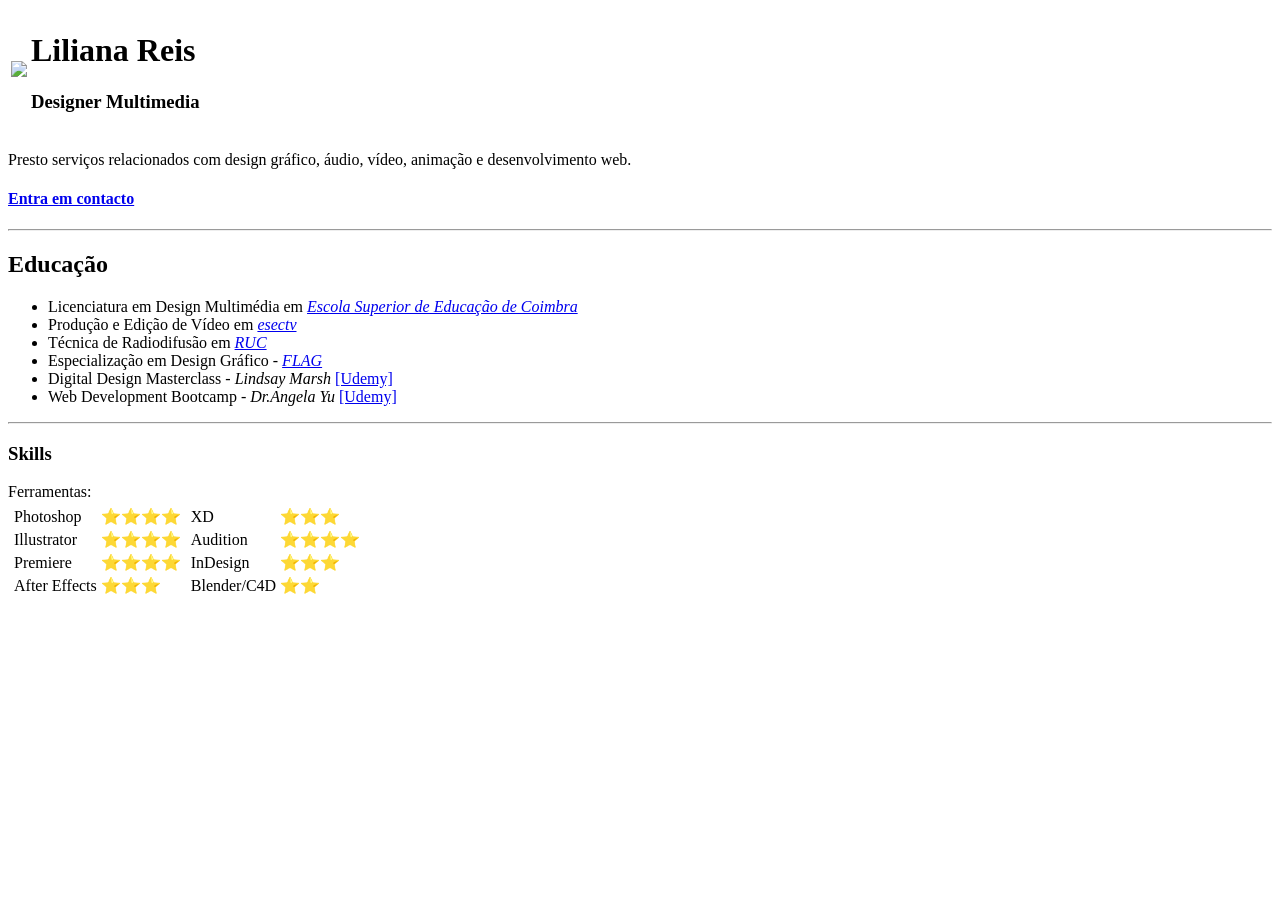
==== index.html @ 29bc94f2 "Added initial cv files" ====
<!DOCTYPE html>
<html lang="en" dir="ltr">

<head>
  <meta charset="utf-8">
  <title>🌐🪐Lili Personal Site</title>
</head>

<body>
  <table>
    <tr>
      <td>
        <img height="150" src="https://c.tenor.com/iP6Py9wTtuIAAAAd/sneezing-sniffles.gif">
      </td>
      <td>
        <h1>Liliana Reis</h1>
        <h3>Designer Multimedia</h3>
      </td>
    </tr>
  </table>

  <p>Presto serviços relacionados com design gráfico, áudio, vídeo, animação e desenvolvimento web.</p>

  <h4><a href="contacto.html">Entra em contacto</a></h4>

  <hr />

  <h2>Educação</h2>
  <ul>
    <li>Licenciatura em Design Multimédia em <a href="esec.pt"><i>Escola Superior de Educação de Coimbra</i><a></li>
    <li>Produção e Edição de Vídeo em <a href="esec.pt/esectv"><i>esectv</i></a></li>
    <li>Técnica de Radiodifusão em <a href="ruc.pt"><i>RUC</i></a></li>
    <li>Especialização em Design Gráfico - <a href="flag.pt"><i>FLAG</i></a></li>
    <li>Digital Design Masterclass - <i>Lindsay Marsh</i> <a href="udemy.com"> [Udemy]</a></li>
    <li>Web Development Bootcamp - <i>Dr.Angela Yu </i><a href="udemy.com">[Udemy]</a></li>
  </ul>
<hr>
  <h3>Skills</h3>
  <table>
    <thead>Ferramentas:</th>
    <tbody>
      <td>
        <table>
          <tr>
            <td>Photoshop</td>
            <td>⭐⭐⭐⭐</td>
          </tr>
          <tr>
            <td>Illustrator</td>
            <td>⭐⭐⭐⭐</td>
          </tr>
          <tr>
            <td>Premiere</td>
            <td>⭐⭐⭐⭐</td>

          </tr>
          <tr>
            <td>After Effects</td>
            <td>⭐⭐⭐</td>
          </tr>
        </table>
      </td>
      <td>
                                    <!-- TABELA 2 -->
        <table>
          <tr>
            <td>XD</td>
            <td>⭐⭐⭐</td>
          </tr>
          <tr>
            <td>Audition</td>
            <td>⭐⭐⭐⭐</td>
          </tr>
          <tr>
            <td>InDesign</td>
            <td>⭐⭐⭐</td>

          </tr>
          <tr>
            <td>Blender/C4D</td>
            <td>⭐⭐</td>
          </tr>
        </table>
      </td>
    </tbody>
  </table>

</body>

</html>
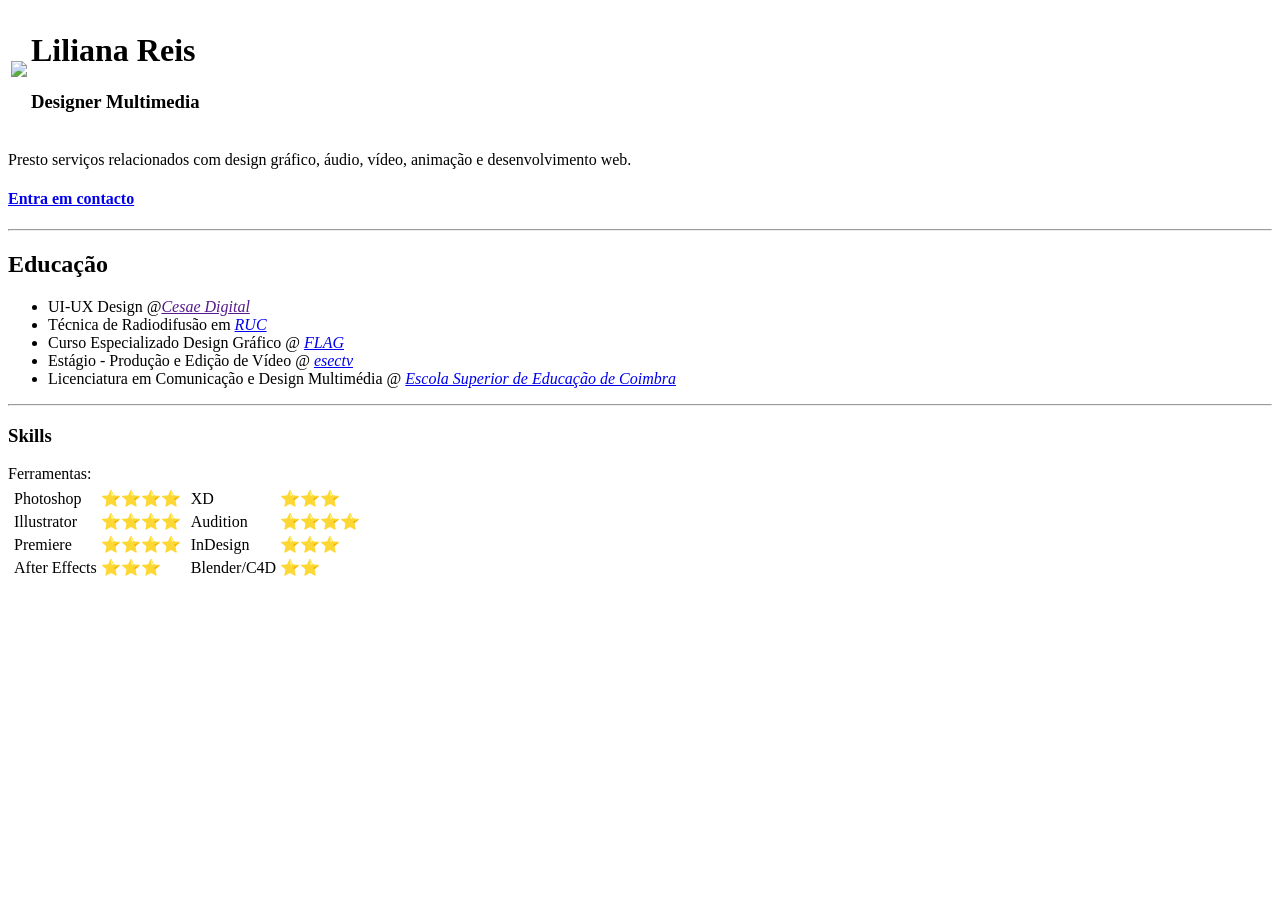
==== commit a208701b: "Update index.html" ====
--- a/index.html
+++ b/index.html
@@ -27,12 +27,12 @@
 
   <h2>Educação</h2>
   <ul>
-    <li>Licenciatura em Design Multimédia em <a href="esec.pt"><i>Escola Superior de Educação de Coimbra</i><a></li>
-    <li>Produção e Edição de Vídeo em <a href="esec.pt/esectv"><i>esectv</i></a></li>
+    
+    <li>UI-UX Design @<a href=""><i>Cesae Digital</i></a></li>
     <li>Técnica de Radiodifusão em <a href="ruc.pt"><i>RUC</i></a></li>
-    <li>Especialização em Design Gráfico - <a href="flag.pt"><i>FLAG</i></a></li>
-    <li>Digital Design Masterclass - <i>Lindsay Marsh</i> <a href="udemy.com"> [Udemy]</a></li>
-    <li>Web Development Bootcamp - <i>Dr.Angela Yu </i><a href="udemy.com">[Udemy]</a></li>
+    <li>Curso Especializado Design Gráfico @ <a href="flag.pt"><i>FLAG</i></a></li>
+    <li>Estágio - Produção e Edição de Vídeo @ <a href="esec.pt/esectv"><i>esectv</i></a></li>
+    <li>Licenciatura em Comunicação e Design Multimédia @ <a href="esec.pt"><i>Escola Superior de Educação de Coimbra</i><a></li>
   </ul>
 <hr>
   <h3>Skills</h3>
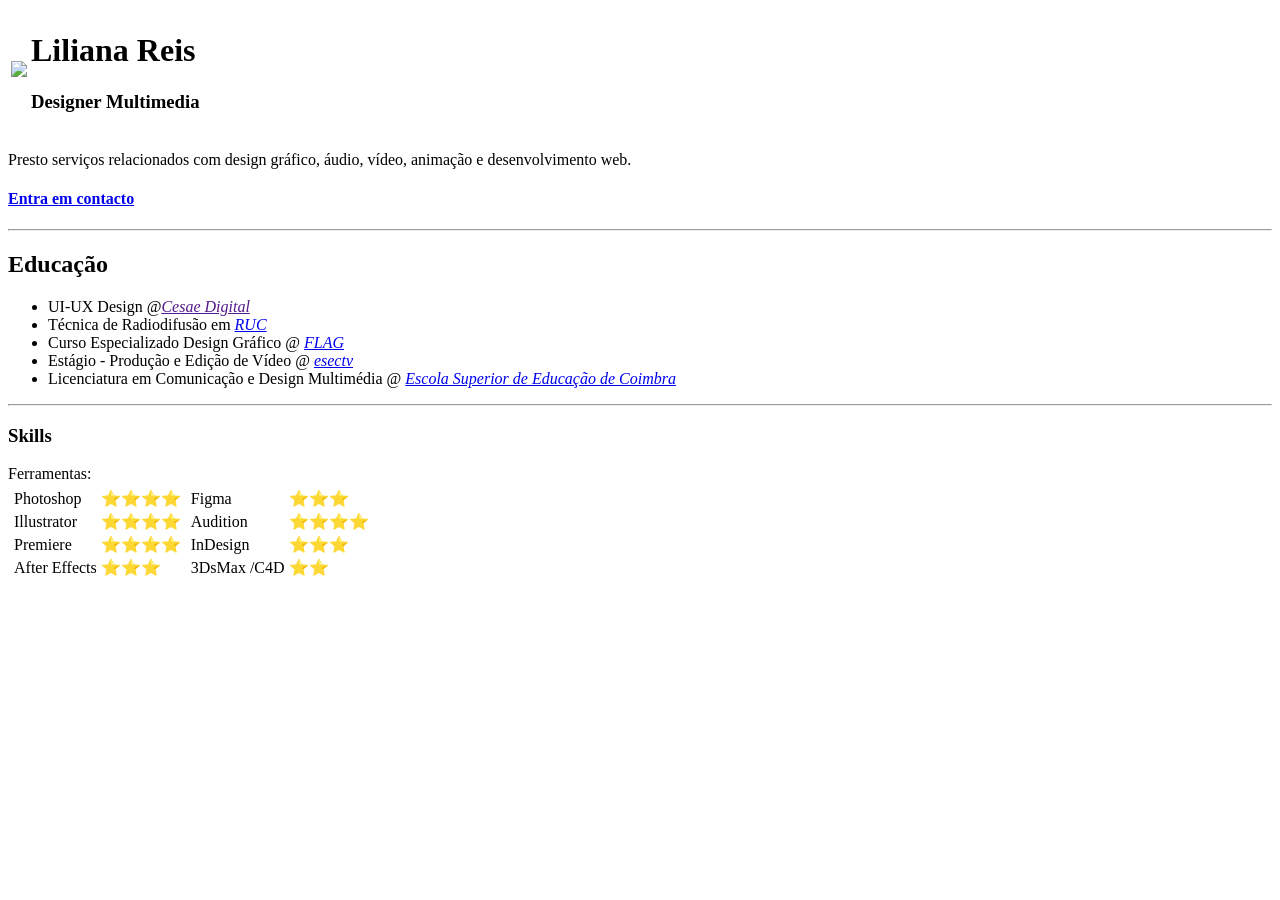
==== commit a405f90d: "Update index.html" ====
--- a/index.html
+++ b/index.html
@@ -64,7 +64,7 @@
                                     <!-- TABELA 2 -->
         <table>
           <tr>
-            <td>XD</td>
+            <td>Figma</td>
             <td>⭐⭐⭐</td>
           </tr>
           <tr>
@@ -77,7 +77,7 @@
 
           </tr>
           <tr>
-            <td>Blender/C4D</td>
+            <td>3DsMax /C4D</td>
             <td>⭐⭐</td>
           </tr>
         </table>
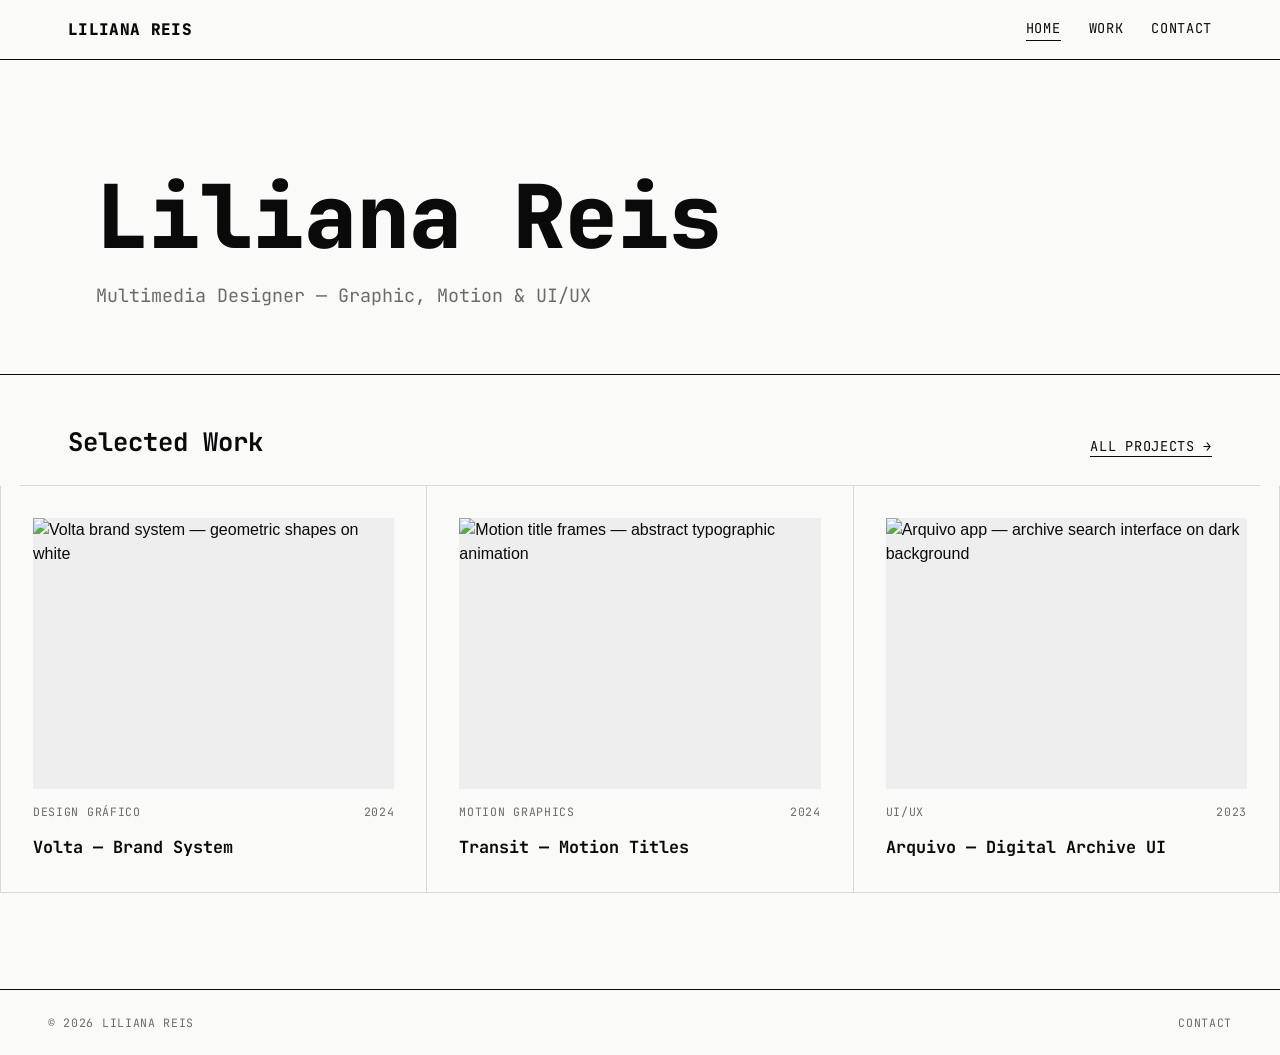
==== commit 7bf74e54: "Update index.html" ====
--- a/index.html
+++ b/index.html
@@ -1,90 +1,60 @@
-<!DOCTYPE html>
-<html lang="en" dir="ltr">
-
-<head>
-  <meta charset="utf-8">
-  <title>🌐🪐Lili Personal Site</title>
-</head>
-
-<body>
-  <table>
-    <tr>
-      <td>
-        <img height="150" src="https://c.tenor.com/iP6Py9wTtuIAAAAd/sneezing-sniffles.gif">
-      </td>
-      <td>
-        <h1>Liliana Reis</h1>
-        <h3>Designer Multimedia</h3>
-      </td>
-    </tr>
-  </table>
-
-  <p>Presto serviços relacionados com design gráfico, áudio, vídeo, animação e desenvolvimento web.</p>
-
-  <h4><a href="contacto.html">Entra em contacto</a></h4>
-
-  <hr />
-
-  <h2>Educação</h2>
-  <ul>
-    
-    <li>UI-UX Design @<a href=""><i>Cesae Digital</i></a></li>
-    <li>Técnica de Radiodifusão em <a href="ruc.pt"><i>RUC</i></a></li>
-    <li>Curso Especializado Design Gráfico @ <a href="flag.pt"><i>FLAG</i></a></li>
-    <li>Estágio - Produção e Edição de Vídeo @ <a href="esec.pt/esectv"><i>esectv</i></a></li>
-    <li>Licenciatura em Comunicação e Design Multimédia @ <a href="esec.pt"><i>Escola Superior de Educação de Coimbra</i><a></li>
-  </ul>
-<hr>
-  <h3>Skills</h3>
-  <table>
-    <thead>Ferramentas:</th>
-    <tbody>
-      <td>
-        <table>
-          <tr>
-            <td>Photoshop</td>
-            <td>⭐⭐⭐⭐</td>
-          </tr>
-          <tr>
-            <td>Illustrator</td>
-            <td>⭐⭐⭐⭐</td>
-          </tr>
-          <tr>
-            <td>Premiere</td>
-            <td>⭐⭐⭐⭐</td>
-
-          </tr>
-          <tr>
-            <td>After Effects</td>
-            <td>⭐⭐⭐</td>
-          </tr>
-        </table>
-      </td>
-      <td>
-                                    <!-- TABELA 2 -->
-        <table>
-          <tr>
-            <td>Figma</td>
-            <td>⭐⭐⭐</td>
-          </tr>
-          <tr>
-            <td>Audition</td>
-            <td>⭐⭐⭐⭐</td>
-          </tr>
-          <tr>
-            <td>InDesign</td>
-            <td>⭐⭐⭐</td>
-
-          </tr>
-          <tr>
-            <td>3DsMax /C4D</td>
-            <td>⭐⭐</td>
-          </tr>
-        </table>
-      </td>
-    </tbody>
-  </table>
-
-</body>
-
-</html>
+<!DOCTYPE html>
+<html lang="en">
+<head>
+<meta charset="UTF-8">
+<meta name="viewport" content="width=device-width, initial-scale=1.0">
+<title>Liliana Reis — Multimedia Designer</title>
+<meta name="description" content="Liliana Reis — Multimedia Designer working across graphic design, motion graphics and UI/UX, based in Porto, Portugal.">
+<link rel="stylesheet" href="css/style.css">
+</head>
+<body>
+
+<header class="site-header">
+  <nav class="nav container">
+    <a href="index.html" class="nav-logo">LILIANA REIS</a>
+    <div class="nav-links">
+      <a href="index.html" aria-current="page">Home</a>
+      <a href="work.html">Work</a>
+      <a href="contact.html">Contact</a>
+    </div>
+  </nav>
+</header>
+
+<main>
+  <section class="hero">
+    <div class="container">
+      <h1>Liliana Reis</h1>
+      <p class="role">Multimedia Designer — Graphic, Motion &amp; UI/UX</p>
+    </div>
+  </section>
+
+  <div class="section-heading container">
+    <h2>Selected Work</h2>
+    <a href="work.html">All projects →</a>
+  </div>
+
+  <div class="grid" id="featured-grid"></div>
+</main>
+
+<footer class="site-footer">
+  <span>© <span id="year"></span> Liliana Reis</span>
+  <a href="contact.html">Contact</a>
+</footer>
+
+<script src="js/projects-data.js"></script>
+<script>
+  document.getElementById('year').textContent = new Date().getFullYear();
+
+  const featured = projects.slice(0, 3);
+  const grid = document.getElementById('featured-grid');
+
+  grid.innerHTML = featured.map(p => `
+    <a class="card" href="project.html?id=${p.id}">
+      <div class="thumb"><img src="${p.coverImage}" alt="${p.coverAlt}" loading="lazy"></div>
+      <div class="meta"><span>${p.category}</span><span>${p.year}</span></div>
+      <h3>${p.title}</h3>
+    </a>
+  `).join('');
+</script>
+</body>
+</html>
--- a/css/style.css
+++ b/css/style.css
@@ -0,0 +1,447 @@
+/* ==========================================================================
+   Liliana Reis — Portfolio
+   Design system: brutalist grid, mono + sans pairing, black/off-white only
+   ========================================================================== */
+
+@import url('https://fonts.googleapis.com/css2?family=JetBrains+Mono:wght@400;500;700;800&display=swap');
+@import url('https://api.fontshare.com/v2/css?f[]=general-sans@400,500,600&display=swap');
+
+:root {
+  --bg: #FAFAF8;
+  --fg: #0A0A0A;
+  --fg-muted: #6B6B6B;
+  --border: #0A0A0A;
+  --divider: rgba(10, 10, 10, 0.14);
+
+  --font-mono: 'JetBrains Mono', 'Courier New', monospace;
+  --font-sans: 'General Sans', -apple-system, sans-serif;
+
+  --fs-hero: clamp(2.4rem, 7vw, 5.5rem);
+  --fs-h1: clamp(1.8rem, 4.5vw, 3rem);
+  --fs-h2: clamp(1.3rem, 2.5vw, 1.6rem);
+  --fs-body: 1rem;
+  --fs-small: 0.85rem;
+  --fs-label: 0.72rem;
+
+  --gap: clamp(1rem, 3vw, 2rem);
+  --container-max: 1240px;
+  --edge: clamp(1.25rem, 4vw, 3rem);
+}
+
+* { box-sizing: border-box; }
+
+html {
+  scroll-behavior: smooth;
+}
+
+body {
+  margin: 0;
+  background: var(--bg);
+  color: var(--fg);
+  font-family: var(--font-sans);
+  font-size: var(--fs-body);
+  line-height: 1.5;
+  -webkit-font-smoothing: antialiased;
+}
+
+img, video {
+  max-width: 100%;
+  display: block;
+}
+
+a {
+  color: inherit;
+  text-decoration: none;
+}
+
+.container {
+  max-width: var(--container-max);
+  margin: 0 auto;
+  padding: 0 var(--edge);
+}
+
+/* ---------- Typographic utilities ---------- */
+
+.mono {
+  font-family: var(--font-mono);
+}
+
+.label {
+  font-family: var(--font-mono);
+  font-size: var(--fs-label);
+  text-transform: uppercase;
+  letter-spacing: 0.08em;
+  color: var(--fg-muted);
+}
+
+.bilingual {
+  display: grid;
+  gap: 0.9rem;
+}
+
+.bilingual .divider-line {
+  font-family: var(--font-mono);
+  color: var(--fg-muted);
+  font-size: var(--fs-small);
+}
+
+/* ---------- Header / Nav ---------- */
+
+.site-header {
+  border-bottom: 1px solid var(--border);
+  position: sticky;
+  top: 0;
+  background: var(--bg);
+  z-index: 50;
+}
+
+.nav {
+  display: flex;
+  align-items: center;
+  justify-content: space-between;
+  flex-wrap: wrap;
+  gap: 1rem;
+  padding: 1.1rem var(--edge);
+}
+
+.nav-logo {
+  font-family: var(--font-mono);
+  font-weight: 800;
+  font-size: 1rem;
+  letter-spacing: 0.02em;
+}
+
+.nav-links {
+  display: flex;
+  gap: 1.75rem;
+  font-family: var(--font-mono);
+  font-size: 0.85rem;
+  text-transform: uppercase;
+  letter-spacing: 0.05em;
+}
+
+.nav-links a {
+  position: relative;
+  padding-bottom: 2px;
+}
+
+.nav-links a::after {
+  content: "";
+  position: absolute;
+  left: 0;
+  bottom: 0;
+  width: 0;
+  height: 1px;
+  background: var(--fg);
+  transition: width 0.2s ease;
+}
+
+.nav-links a:hover::after,
+.nav-links a[aria-current="page"]::after {
+  width: 100%;
+}
+
+.nav-links a[aria-current="page"] {
+  color: var(--fg);
+}
+
+/* ---------- Footer ---------- */
+
+.site-footer {
+  border-top: 1px solid var(--border);
+  margin-top: clamp(3rem, 8vw, 6rem);
+  padding: 1.5rem var(--edge);
+  display: flex;
+  justify-content: space-between;
+  flex-wrap: wrap;
+  gap: 1rem;
+  font-family: var(--font-mono);
+  font-size: var(--fs-label);
+  color: var(--fg-muted);
+  text-transform: uppercase;
+  letter-spacing: 0.06em;
+}
+
+.site-footer a:hover {
+  color: var(--fg);
+}
+
+/* ---------- Home ---------- */
+
+.hero {
+  padding: clamp(3rem, 10vw, 7rem) var(--edge) clamp(2rem, 6vw, 4rem);
+  border-bottom: 1px solid var(--border);
+}
+
+.hero h1 {
+  font-family: var(--font-mono);
+  font-weight: 800;
+  font-size: var(--fs-hero);
+  line-height: 1.02;
+  margin: 0 0 1.25rem;
+  letter-spacing: -0.01em;
+}
+
+.hero .role {
+  font-family: var(--font-mono);
+  font-size: clamp(0.95rem, 2vw, 1.15rem);
+  color: var(--fg-muted);
+  margin: 0;
+}
+
+.section-heading {
+  display: flex;
+  align-items: baseline;
+  justify-content: space-between;
+  padding: clamp(2rem, 5vw, 3rem) var(--edge) 1.5rem;
+  border-bottom: 1px solid var(--divider);
+}
+
+.section-heading h2 {
+  font-family: var(--font-mono);
+  font-size: var(--fs-h2);
+  font-weight: 700;
+  margin: 0;
+}
+
+.section-heading a {
+  font-family: var(--font-mono);
+  font-size: var(--fs-small);
+  text-transform: uppercase;
+  letter-spacing: 0.05em;
+  border-bottom: 1px solid var(--fg);
+}
+
+/* ---------- Project grid ---------- */
+
+.grid {
+  display: grid;
+  grid-template-columns: repeat(3, 1fr);
+  border-left: 1px solid var(--divider);
+}
+
+@media (max-width: 900px) {
+  .grid { grid-template-columns: repeat(2, 1fr); }
+}
+
+@media (max-width: 600px) {
+  .grid { grid-template-columns: 1fr; }
+}
+
+.card {
+  border-right: 1px solid var(--divider);
+  border-bottom: 1px solid var(--divider);
+  padding: var(--gap);
+  display: flex;
+  flex-direction: column;
+  gap: 0.9rem;
+  transition: background 0.15s ease;
+}
+
+.card:hover {
+  background: rgba(10, 10, 10, 0.03);
+}
+
+.card .thumb {
+  aspect-ratio: 4 / 3;
+  overflow: hidden;
+  background: #eee;
+}
+
+.card .thumb img {
+  width: 100%;
+  height: 100%;
+  object-fit: cover;
+}
+
+.card .meta {
+  display: flex;
+  justify-content: space-between;
+  font-family: var(--font-mono);
+  font-size: var(--fs-label);
+  color: var(--fg-muted);
+  text-transform: uppercase;
+  letter-spacing: 0.06em;
+}
+
+.card h3 {
+  font-family: var(--font-mono);
+  font-size: 1.05rem;
+  font-weight: 700;
+  margin: 0;
+}
+
+/* ---------- Project detail ---------- */
+
+.project-head {
+  padding: clamp(2.5rem, 7vw, 4.5rem) var(--edge) 2rem;
+  border-bottom: 1px solid var(--border);
+}
+
+.project-head .back {
+  font-family: var(--font-mono);
+  font-size: var(--fs-small);
+  color: var(--fg-muted);
+  display: inline-block;
+  margin-bottom: 1.5rem;
+}
+
+.project-head .back:hover { color: var(--fg); }
+
+.project-head h1 {
+  font-family: var(--font-mono);
+  font-size: clamp(2rem, 5vw, 3.2rem);
+  font-weight: 800;
+  margin: 0 0 1rem;
+  line-height: 1.05;
+}
+
+.project-meta-row {
+  display: flex;
+  gap: 2rem;
+  flex-wrap: wrap;
+}
+
+.project-body {
+  padding: clamp(2rem, 5vw, 3rem) var(--edge);
+  display: grid;
+  grid-template-columns: 1fr 1fr;
+  gap: clamp(2rem, 5vw, 4rem);
+  border-bottom: 1px solid var(--divider);
+}
+
+@media (max-width: 800px) {
+  .project-body { grid-template-columns: 1fr; }
+}
+
+.project-body h4 {
+  font-family: var(--font-mono);
+  font-size: var(--fs-label);
+  text-transform: uppercase;
+  letter-spacing: 0.08em;
+  color: var(--fg-muted);
+  margin: 0 0 0.9rem;
+}
+
+.tools-list {
+  list-style: none;
+  padding: 0;
+  margin: 0;
+  display: flex;
+  flex-wrap: wrap;
+  gap: 0.5rem;
+}
+
+.tools-list li {
+  font-family: var(--font-mono);
+  font-size: var(--fs-small);
+  border: 1px solid var(--border);
+  padding: 0.25rem 0.65rem;
+}
+
+.project-media {
+  padding: clamp(2rem, 5vw, 3rem) var(--edge);
+  display: grid;
+  gap: var(--gap);
+}
+
+.project-media figure {
+  margin: 0;
+}
+
+.project-media figcaption {
+  font-family: var(--font-mono);
+  font-size: var(--fs-label);
+  color: var(--fg-muted);
+  margin-top: 0.5rem;
+}
+
+/* ---------- Contact ---------- */
+
+.contact-main {
+  padding: clamp(3rem, 8vw, 6rem) var(--edge);
+}
+
+.contact-main h1 {
+  font-family: var(--font-mono);
+  font-size: var(--fs-hero);
+  font-weight: 800;
+  margin: 0 0 2.5rem;
+  line-height: 1.02;
+}
+
+.contact-block {
+  border-top: 1px solid var(--divider);
+  padding: 1.75rem 0;
+  display: flex;
+  justify-content: space-between;
+  align-items: center;
+  flex-wrap: wrap;
+  gap: 1rem;
+}
+
+.contact-block:last-child {
+  border-bottom: 1px solid var(--divider);
+}
+
+.contact-block .label {
+  min-width: 140px;
+}
+
+.email-value {
+  font-family: var(--font-mono);
+  font-size: clamp(1rem, 2.5vw, 1.3rem);
+}
+
+.copy-btn {
+  font-family: var(--font-mono);
+  font-size: var(--fs-small);
+  text-transform: uppercase;
+  letter-spacing: 0.05em;
+  border: 1px solid var(--border);
+  background: transparent;
+  padding: 0.5rem 1rem;
+  cursor: pointer;
+  transition: background 0.15s ease, color 0.15s ease;
+}
+
+.copy-btn:hover {
+  background: var(--fg);
+  color: var(--bg);
+}
+
+.copy-btn.copied {
+  background: var(--fg);
+  color: var(--bg);
+}
+
+.social-links {
+  display: flex;
+  gap: 1.5rem;
+  flex-wrap: wrap;
+}
+
+.social-links a {
+  font-family: var(--font-mono);
+  font-size: clamp(1rem, 2.5vw, 1.3rem);
+  border-bottom: 1px solid transparent;
+}
+
+.social-links a:hover {
+  border-bottom-color: var(--fg);
+}
+
+/* ---------- Focus visibility ---------- */
+
+a:focus-visible,
+button:focus-visible {
+  outline: 2px solid var(--fg);
+  outline-offset: 3px;
+}
+
+/* ---------- Reduced motion ---------- */
+
+@media (prefers-reduced-motion: reduce) {
+  html { scroll-behavior: auto; }
+  * { transition: none !important; }
+}
